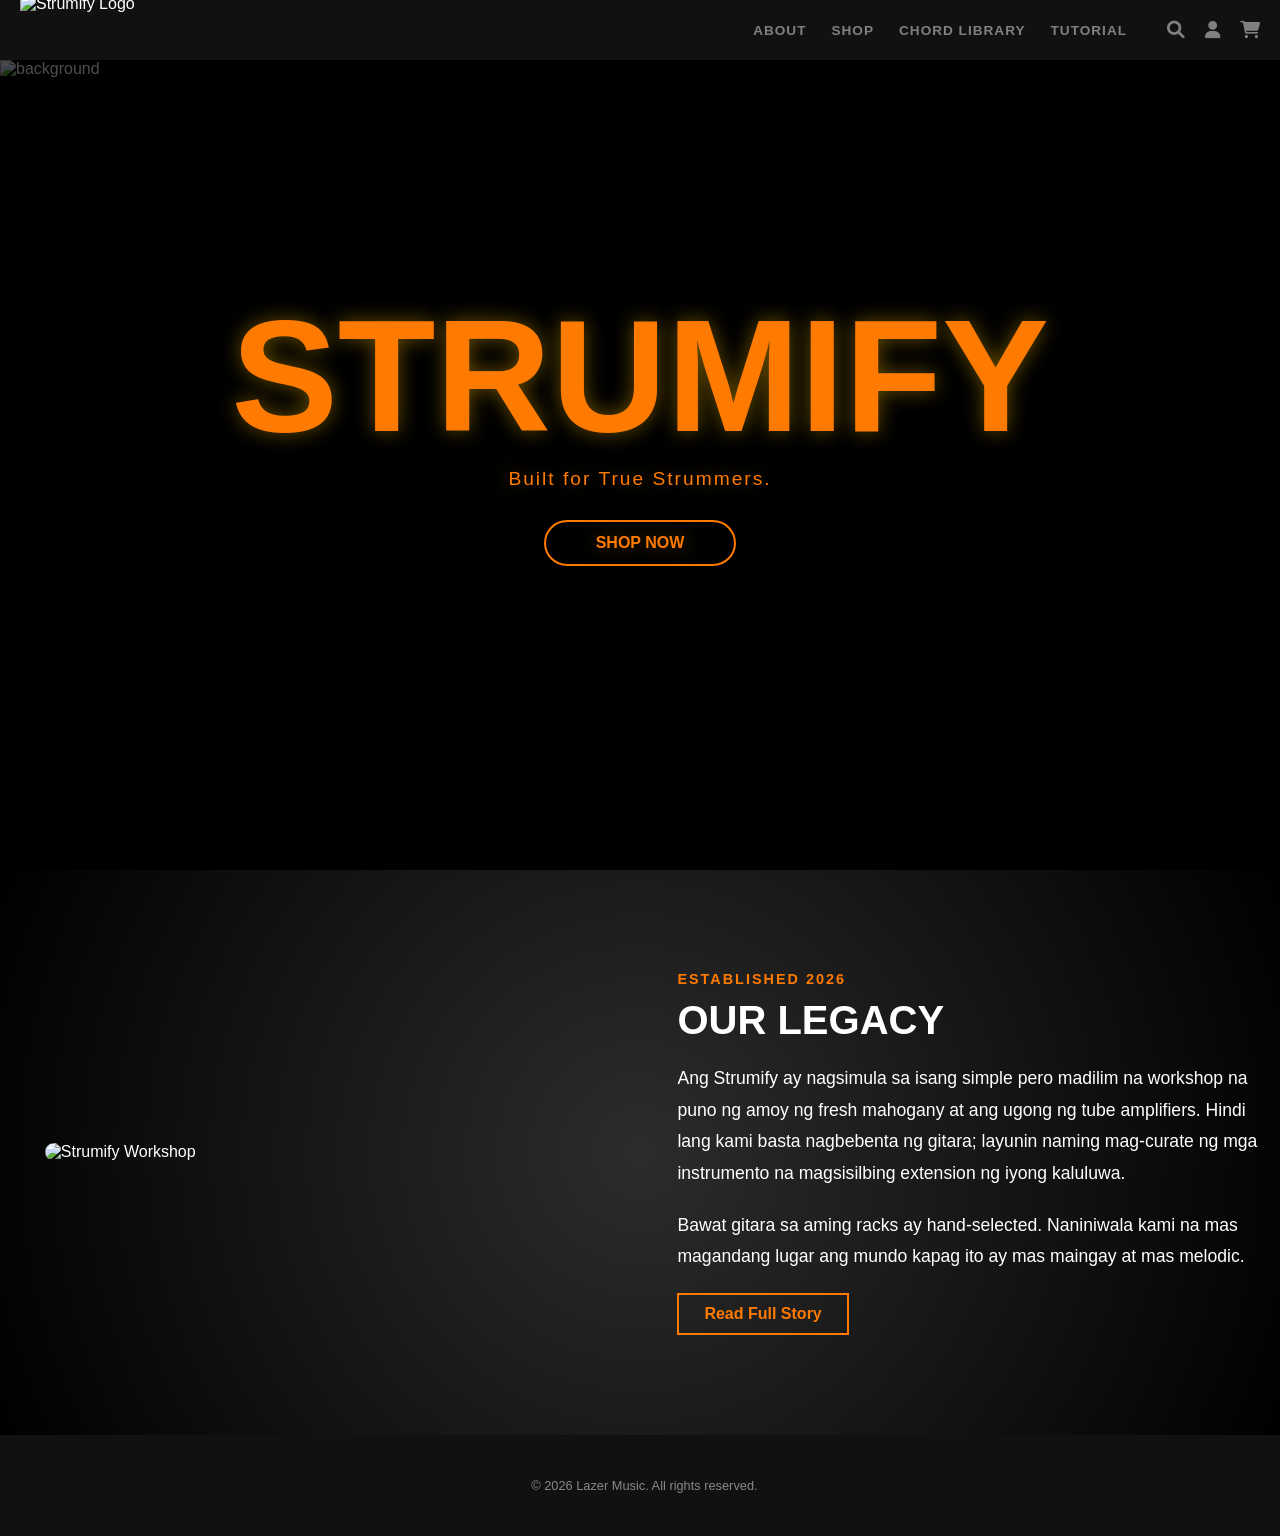
==== index.html @ b0b27c39 "Rename home.html to index.html" ====
<!DOCTYPE html>
<html lang="en">
<head>
    <meta charset="UTF-8">
    <meta name="viewport" content="width=device-width, initial-scale=1.0">
    <title>Strumify</title>
    <link rel="stylesheet" href="home.css">
    <link rel="stylesheet" href="https://cdnjs.cloudflare.com/ajax/libs/font-awesome/6.0.0/css/all.min.css">
</head>
<body>
    <header>
        <div class="main-header">
            <img src="picturess/logo.png" alt="Strumify Logo" class="logo">        
            <div class="main-nav-wrapper">
                <nav class="main-nav">
                    <a href="about.html">About</a>
                    <a href="shop.html">Shop</a>
                    <a href="chordLibrary.html">Chord Library</a>
                    <a href="tutorial.html">Tutorial</a>
                </nav>
                <div class="icon-links">
                    <a href="#"><i class="fa fa-search"></i></a>
                    <a href="#"><i class="fa fa-user"></i></a>
                    <a href="#"><i class="fa fa-shopping-cart"></i></a>
                </div>
            </div>
        </div>
    </header>

    <main>
        <div class="hero-image">
            <img src="picturess/bg.jpg" alt="background" class="background">
            <div class="hero-text">
                <h1>Strumify</h1>
                <p>Built for True Strummers.</p>
                <div class="hero-btn">
                    <a href="shop.html" class="shop-btn">SHOP NOW</a>
                </div>
            </div>
        </div>

    

    <!-- About the Shop Section -->
    <section class="shop-story-section">
        <div class="container story-wrapper">
            <div class="story-image">
                <img src="picturess/bg.jpg" alt="Strumify Workshop">
            </div>
            <div class="story-text">
                <span class="since-tag">ESTABLISHED 2026</span>
                <h2>OUR LEGACY</h2>
                <p>
                    Ang Strumify ay nagsimula sa isang simple pero madilim na workshop na puno ng amoy ng 
                    fresh mahogany at ang ugong ng tube amplifiers. Hindi lang kami basta nagbebenta 
                    ng gitara; layunin naming mag-curate ng mga instrumento na magsisilbing extension 
                    ng iyong kaluluwa.
                </p>
                <p>
                    Bawat gitara sa aming racks ay hand-selected. Naniniwala kami na mas magandang 
                    lugar ang mundo kapag ito ay mas maingay at mas melodic.
                </p>
                <a href="about.html" class="btn btn-outline-dark">Read Full Story</a>
            </div>
        </div>
    </section>

    

    </main>










    <footer>
        <p>&copy; 2026 Lazer Music. All rights reserved.</p>
    </footer>

    <script src="script.js"></script>

</body>
</html>
---- home.css ----
body::-webkit-scrollbar {
    display: none;
}

body{
    margin: 0;
    font-family: 'Segoe UI', Arial, sans-serif;
    background-color: #000;
    color: #fff;
}

/* --- Header Layout --- */
.main-header {
    display: flex;
    justify-content: space-between; /* Logo on left, wrapper on right */
    align-items: center;
    padding: 0 20px; 
    background-color:  #111; 
    height: 60px; /* Fixed height stops it from getting too tall */
    box-shadow: 0 2px 10px rgba(0,0,0,0.1);
}


.logo {
    height: 70px; /* Adjusted size to look professional */
    width: auto;
    display: block;
    margin-left: 0;
    margin-right: auto;
    object-fit: contain;
}

/* This wrapper pulls the links and icons into one line */
.main-nav-wrapper {
    display: flex;
    align-items: center;
    gap: 40px; /* Space between the menu and the icons */
    margin-left: auto;
}

.main-nav {
    display: flex;
    gap: 25px; /* Space between individual text links */
}

.main-nav a {
    text-decoration: none;
    font-weight: bold;
    text-transform: uppercase;
    font-size: 0.85rem;
    letter-spacing: 1px;
    color: gray;
}

.icon-links {
    display: flex;
    gap: 20px; /* Space between search, user, cart icons */
}

.icon-links a {
    color: gray;
    font-size: 1.1rem;
    text-decoration: none;
    transition: 0.3s;
}

.icon-links a:hover {
    opacity: 0.6;
}

footer {
    width: 96%;
    background-color: #111;
    color: #888;
    text-align: center;
    padding: 30px;
    font-size: 0.8rem;  
    z-index: 1000; 
    bottom: 0;
}   





.hero-image {
    position: relative;
    width: 100%;
    height: 90vh; /* Slightly taller for a better look */
    background-color: #000;
}

.background {
    width: 100%;
    height: 100%;
    object-fit: cover;
    opacity: 0.3    ; 
}

.hero-text {
    position: absolute;
    top: 45%;
    left: 50%;
    transform: translate(-50%, -50%);
    text-align: center;
    width: 100%;
    color: #ff7a00;
    text-shadow: 0 0 20px rgba(204, 153, 0, 0.5);
}

.hero-text h1 {
    font-size: 10rem; /* Bold, clear title */
    margin: 0;
    font-weight: 800;
    text-transform: uppercase;
}

.hero-text p {
    font-size: 1.2rem;
    margin: 0;
    letter-spacing: 2px;
}

.hero-btn .shop-btn{
    padding: 12px 50px;
    display: inline-block;

    background-color: transparent;
    color: #ff7a00;
    border: 2px solid #ff7a00;
    font-size: 1rem;
    font-weight: bold;
    cursor: pointer;
    margin-top: 30px;
    transition: 0.3s ease;
    text-transform: uppercase;
    border-radius: 60px;
    text-decoration: none;
}

.hero-btn .shop-btn:hover {
    background-color: #ff7a00;
    color: #fff;
}




.shop-story-section {
    padding: 100px 0;
    background: radial-gradient(circle, #2c2c2c 0%, #000000 100%);
    color: #fff;
}

.story-wrapper {
    display: flex;
    align-items: center;
    gap: 50px;
    padding: 0 20px;
    flex-wrap: wrap; /* Para responsive sa mobile */
}

.story-image {
    flex: 1;
    min-width: 300px;
    margin-left: 2%;
}

.story-image img {
    width: 100%;
    border-radius: 15px;
    display: block;
}

.story-text {
    flex: 1;
    min-width: 300px;
}

.since-tag {
    color: #ff7a00;
    font-weight: bold;
    letter-spacing: 2px;
    font-size: 0.9rem;
}

.story-text h2 {
    font-size: 2.5rem;
    margin: 10px 0 20px;
    font-weight: 800;
}

.story-text p {
    font-size: 1.1rem;
    line-height: 1.8;
    margin-bottom: 20px;
    color: #fff;
}

.btn-outline-dark {
    border: 2px solid #ff7a00;
    color: #ff7a00;
    padding: 10px 25px;
    text-decoration: none; /* Walang underline */
    font-weight: bold;
    transition: 0.3s;
    display: inline-block;
}

.btn-outline-dark:hover {
    background: #ff7a00;
    color: #fff;
    text-decoration: none; /* Siguradong walang underline kahit i-hover */
}
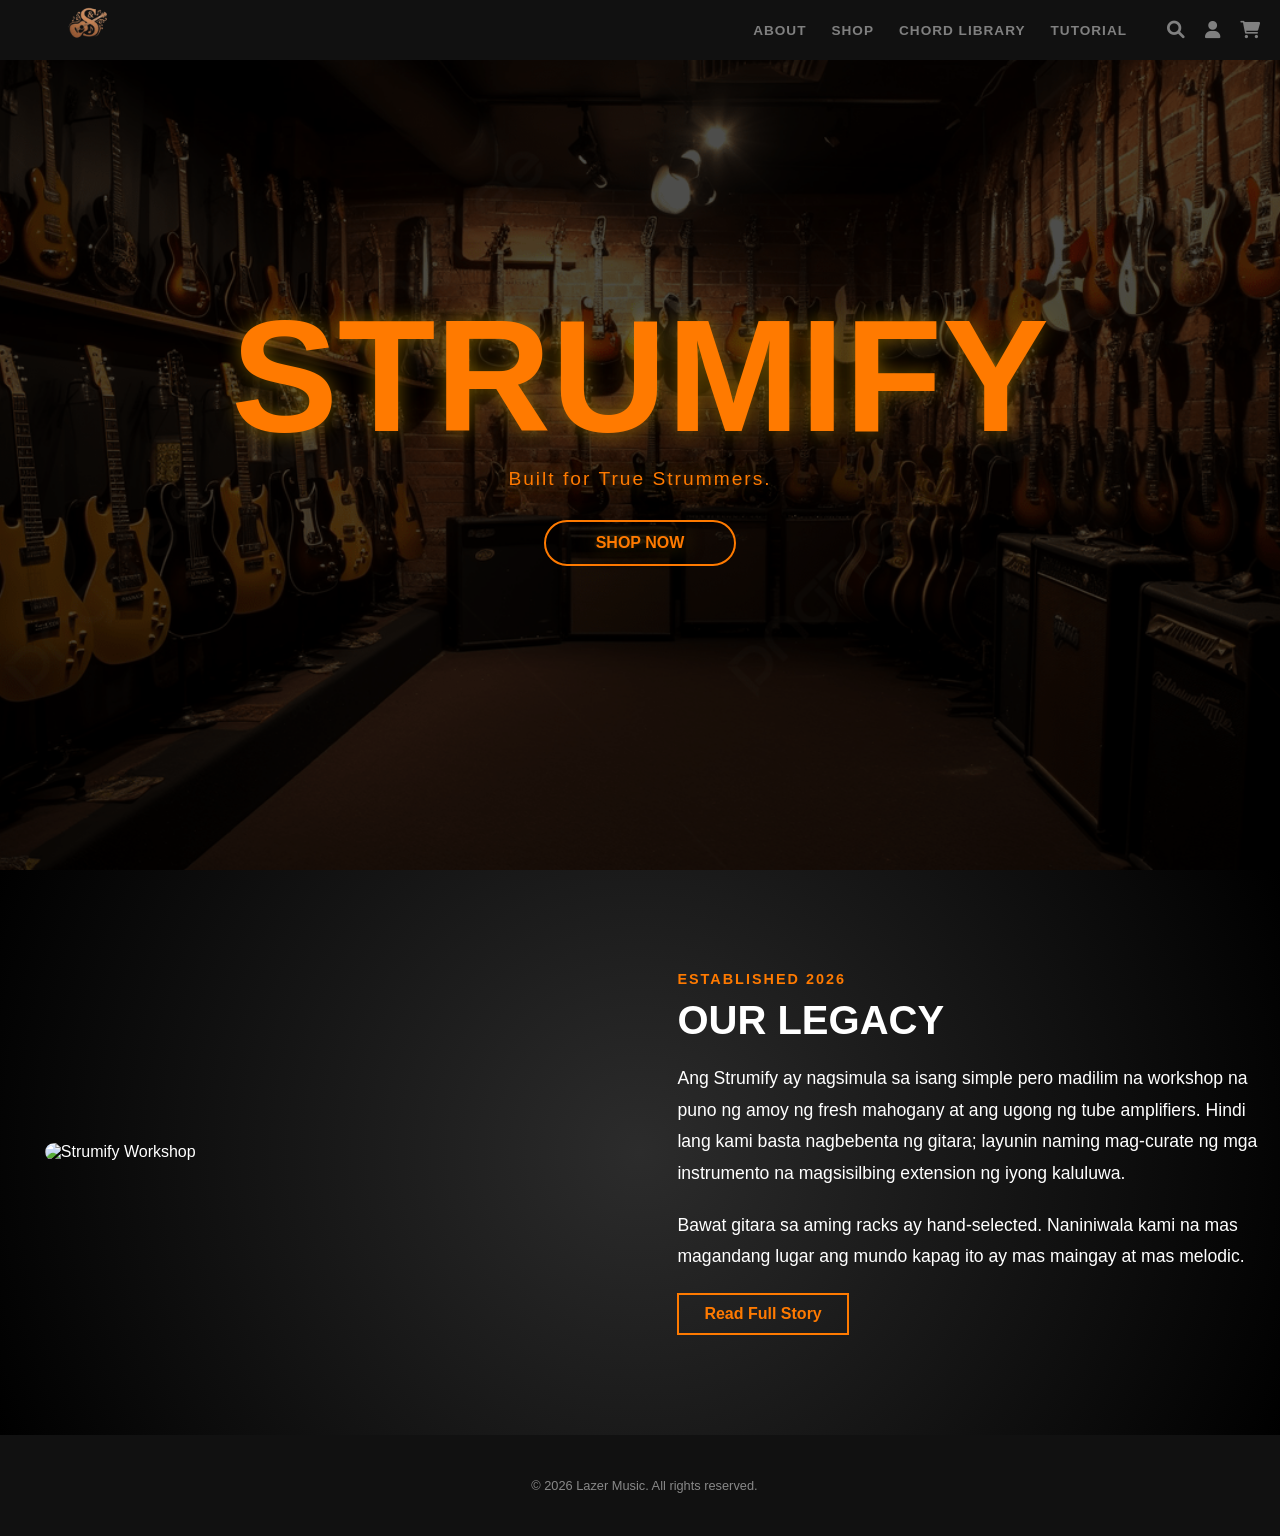
==== commit 022610a2: "Update index.html" ====
--- a/index.html
+++ b/index.html
@@ -4,13 +4,13 @@
     <meta charset="UTF-8">
     <meta name="viewport" content="width=device-width, initial-scale=1.0">
     <title>Strumify</title>
-    <link rel="stylesheet" href="home.css">
+    <link rel="stylesheet" href="style.css">
     <link rel="stylesheet" href="https://cdnjs.cloudflare.com/ajax/libs/font-awesome/6.0.0/css/all.min.css">
 </head>
 <body>
     <header>
         <div class="main-header">
-            <img src="picturess/logo.png" alt="Strumify Logo" class="logo">        
+            <img src="logo.png" alt="Strumify Logo" class="logo">        
             <div class="main-nav-wrapper">
                 <nav class="main-nav">
                     <a href="about.html">About</a>
@@ -29,7 +29,7 @@
 
     <main>
         <div class="hero-image">
-            <img src="picturess/bg.jpg" alt="background" class="background">
+            <img src="bg.jpg" alt="background" class="background">
             <div class="hero-text">
                 <h1>Strumify</h1>
                 <p>Built for True Strummers.</p>
--- a/style.css
+++ b/style.css
@@ -0,0 +1,214 @@
+body::-webkit-scrollbar {
+    display: none;
+}
+
+body{
+    margin: 0;
+    font-family: 'Segoe UI', Arial, sans-serif;
+    background-color: #000;
+    color: #fff;
+}
+
+/* --- Header Layout --- */
+.main-header {
+    display: flex;
+    justify-content: space-between; /* Logo on left, wrapper on right */
+    align-items: center;
+    padding: 0 20px; 
+    background-color:  #111; 
+    height: 60px; /* Fixed height stops it from getting too tall */
+    box-shadow: 0 2px 10px rgba(0,0,0,0.1);
+}
+
+
+.logo {
+    height: 70px; /* Adjusted size to look professional */
+    width: auto;
+    display: block;
+    margin-left: 0;
+    margin-right: auto;
+    object-fit: contain;
+}
+
+/* This wrapper pulls the links and icons into one line */
+.main-nav-wrapper {
+    display: flex;
+    align-items: center;
+    gap: 40px; /* Space between the menu and the icons */
+    margin-left: auto;
+}
+
+.main-nav {
+    display: flex;
+    gap: 25px; /* Space between individual text links */
+}
+
+.main-nav a {
+    text-decoration: none;
+    font-weight: bold;
+    text-transform: uppercase;
+    font-size: 0.85rem;
+    letter-spacing: 1px;
+    color: gray;
+}
+
+.icon-links {
+    display: flex;
+    gap: 20px; /* Space between search, user, cart icons */
+}
+
+.icon-links a {
+    color: gray;
+    font-size: 1.1rem;
+    text-decoration: none;
+    transition: 0.3s;
+}
+
+.icon-links a:hover {
+    opacity: 0.6;
+}
+
+footer {
+    width: 96%;
+    background-color: #111;
+    color: #888;
+    text-align: center;
+    padding: 30px;
+    font-size: 0.8rem;  
+    z-index: 1000; 
+    bottom: 0;
+}   
+
+
+
+
+
+.hero-image {
+    position: relative;
+    width: 100%;
+    height: 90vh; /* Slightly taller for a better look */
+    background-color: #000;
+}
+
+.background {
+    width: 100%;
+    height: 100%;
+    object-fit: cover;
+    opacity: 0.3    ; 
+}
+
+.hero-text {
+    position: absolute;
+    top: 45%;
+    left: 50%;
+    transform: translate(-50%, -50%);
+    text-align: center;
+    width: 100%;
+    color: #ff7a00;
+    text-shadow: 0 0 20px rgba(204, 153, 0, 0.5);
+}
+
+.hero-text h1 {
+    font-size: 10rem; /* Bold, clear title */
+    margin: 0;
+    font-weight: 800;
+    text-transform: uppercase;
+}
+
+.hero-text p {
+    font-size: 1.2rem;
+    margin: 0;
+    letter-spacing: 2px;
+}
+
+.hero-btn .shop-btn{
+    padding: 12px 50px;
+    display: inline-block;
+
+    background-color: transparent;
+    color: #ff7a00;
+    border: 2px solid #ff7a00;
+    font-size: 1rem;
+    font-weight: bold;
+    cursor: pointer;
+    margin-top: 30px;
+    transition: 0.3s ease;
+    text-transform: uppercase;
+    border-radius: 60px;
+    text-decoration: none;
+}
+
+.hero-btn .shop-btn:hover {
+    background-color: #ff7a00;
+    color: #fff;
+}
+
+
+
+
+.shop-story-section {
+    padding: 100px 0;
+    background: radial-gradient(circle, #2c2c2c 0%, #000000 100%);
+    color: #fff;
+}
+
+.story-wrapper {
+    display: flex;
+    align-items: center;
+    gap: 50px;
+    padding: 0 20px;
+    flex-wrap: wrap; /* Para responsive sa mobile */
+}
+
+.story-image {
+    flex: 1;
+    min-width: 300px;
+    margin-left: 2%;
+}
+
+.story-image img {
+    width: 100%;
+    border-radius: 15px;
+    display: block;
+}
+
+.story-text {
+    flex: 1;
+    min-width: 300px;
+}
+
+.since-tag {
+    color: #ff7a00;
+    font-weight: bold;
+    letter-spacing: 2px;
+    font-size: 0.9rem;
+}
+
+.story-text h2 {
+    font-size: 2.5rem;
+    margin: 10px 0 20px;
+    font-weight: 800;
+}
+
+.story-text p {
+    font-size: 1.1rem;
+    line-height: 1.8;
+    margin-bottom: 20px;
+    color: #fff;
+}
+
+.btn-outline-dark {
+    border: 2px solid #ff7a00;
+    color: #ff7a00;
+    padding: 10px 25px;
+    text-decoration: none; /* Walang underline */
+    font-weight: bold;
+    transition: 0.3s;
+    display: inline-block;
+}
+
+.btn-outline-dark:hover {
+    background: #ff7a00;
+    color: #fff;
+    text-decoration: none; /* Siguradong walang underline kahit i-hover */
+}
